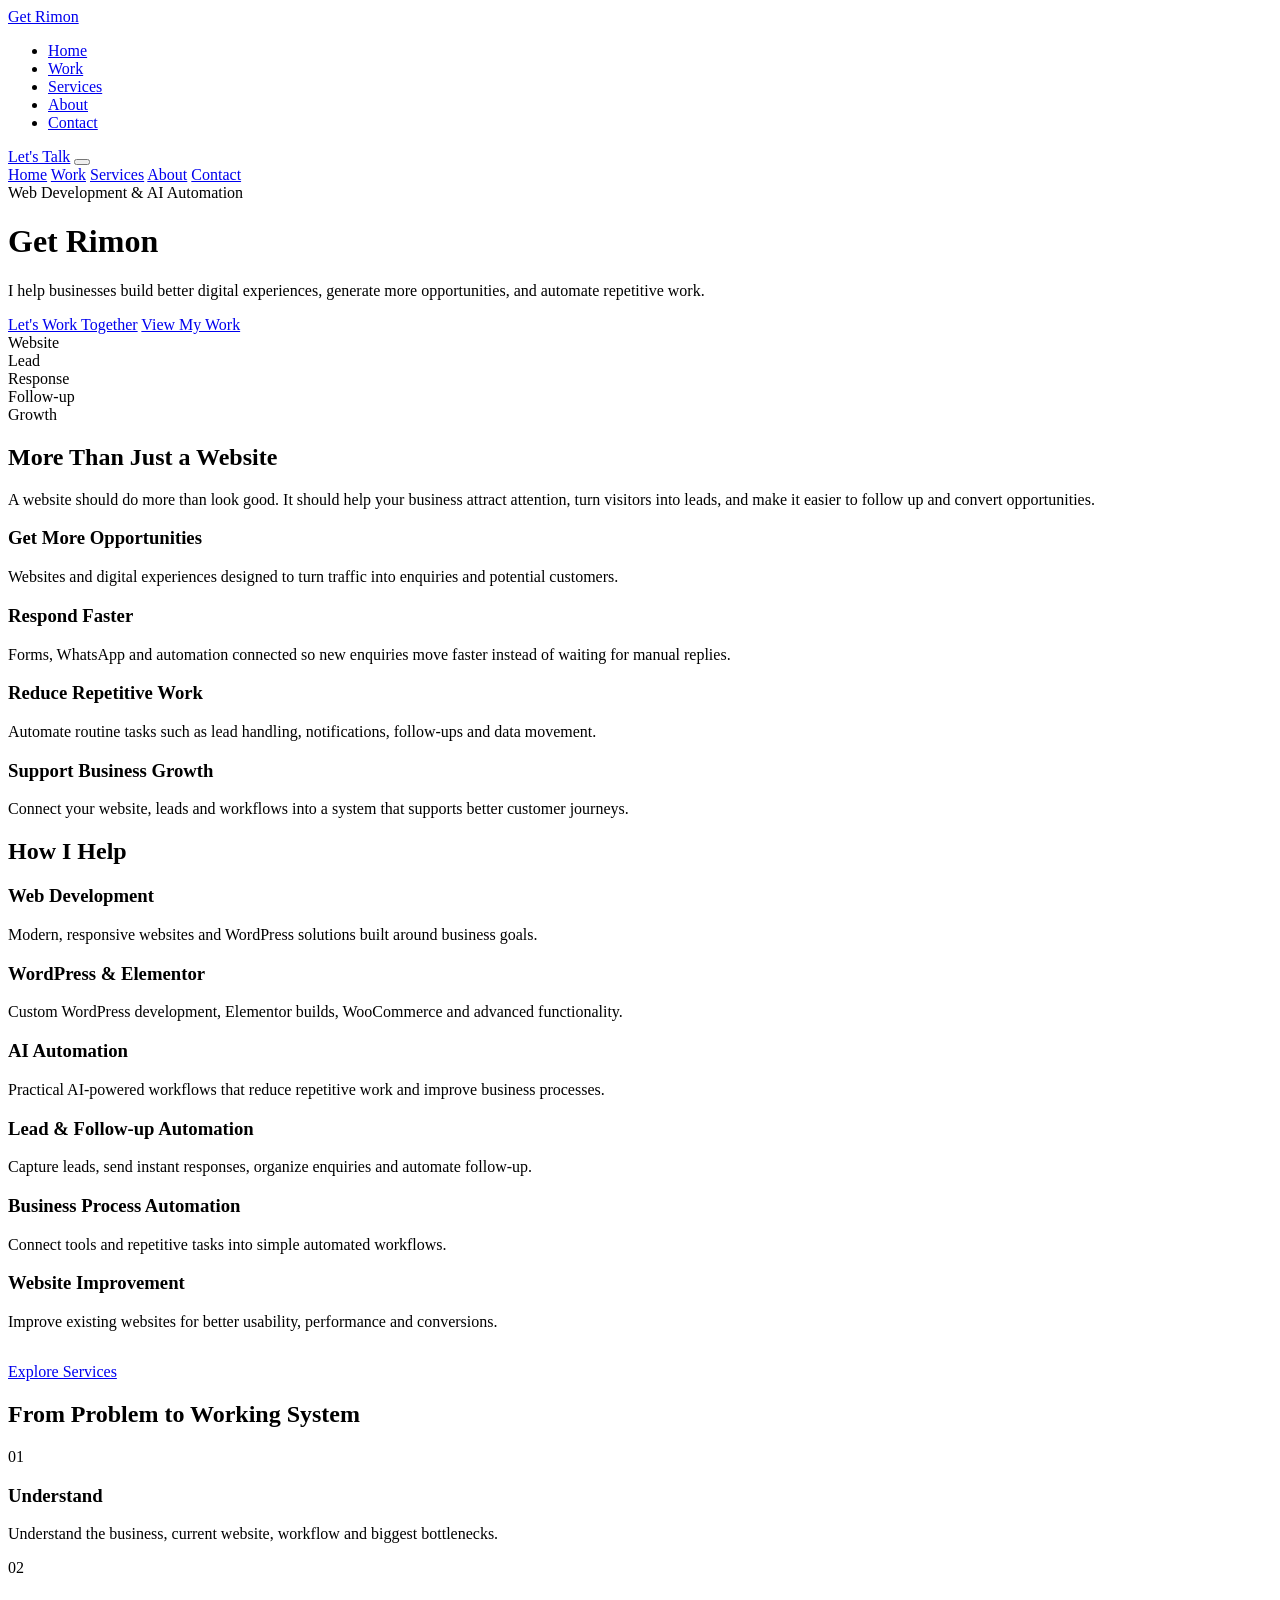
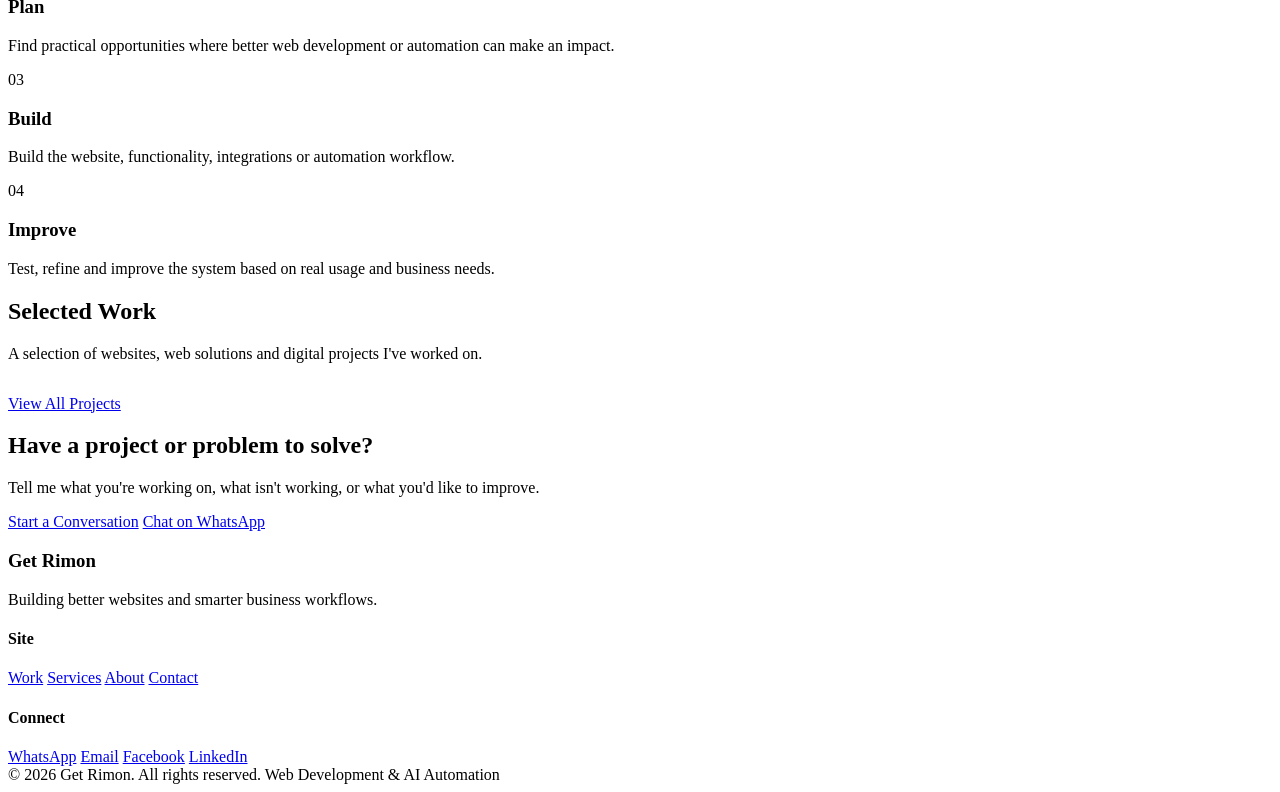
==== index.html @ 4ee2f28f "Add files via upload" ====
<!DOCTYPE html>
<html lang="en">
<head>
<meta charset="UTF-8" />
<meta name="viewport" content="width=device-width, initial-scale=1" />
<title>Get Rimon — Web Development & AI Automation</title>
<meta name="description" content="I help businesses build better digital experiences, generate more opportunities, and automate repetitive work." />
<link rel="canonical" href="https://rimon-babu.github.io/" />
<meta property="og:title" content="Get Rimon — Web Development & AI Automation" />
<meta property="og:description" content="I help businesses build better digital experiences, generate more opportunities, and automate repetitive work." />
<meta property="og:type" content="website" />
<meta name="twitter:card" content="summary" />
<link rel="icon" href="assets/favicon.svg" type="image/svg+xml" />
<link rel="stylesheet" href="css/style.css" />
</head>
<body>

<nav class="nav">
  <div class="nav-inner">
    <a class="brand" href="index.html" data-cfg="brand">Get Rimon</a>
    <ul class="nav-links">
      <li><a href="index.html" data-nav="index.html" class="active">Home</a></li>
      <li><a href="work.html" data-nav="work.html">Work</a></li>
      <li><a href="services.html" data-nav="services.html">Services</a></li>
      <li><a href="about.html" data-nav="about.html">About</a></li>
      <li><a href="contact.html" data-nav="contact.html">Contact</a></li>
    </ul>
    <a class="btn btn-primary nav-cta" href="contact.html">Let's Talk</a>
    <button class="nav-toggle" aria-label="Open menu" aria-expanded="false"><span></span></button>
  </div>
</nav>
<div class="mobile-menu">
  <a href="index.html">Home</a>
  <a href="work.html">Work</a>
  <a href="services.html">Services</a>
  <a href="about.html">About</a>
  <a href="contact.html">Contact</a>
</div>

<header class="hero container">
  <div class="hero-eyebrow" data-cfg="tagline">Web Development & AI Automation</div>
  <h1 data-cfg="brand">Get Rimon</h1>
  <p class="hero-sub">I help businesses build better digital experiences, generate more opportunities, and automate repetitive work.</p>
  <div class="hero-cta">
    <a class="btn btn-primary" href="contact.html">Let's Work Together</a>
    <a class="btn btn-secondary" href="work.html">View My Work</a>
  </div>

  <div class="flow reveal">
    <div class="flow-step">Website</div>
    <div class="flow-step">Lead</div>
    <div class="flow-step">Response</div>
    <div class="flow-step">Follow-up</div>
    <div class="flow-step">Growth</div>
  </div>
</header>

<section class="section container">
  <div class="section-head reveal">
    <h2>More Than Just a Website</h2>
    <p>A website should do more than look good. It should help your business attract attention, turn visitors into leads, and make it easier to follow up and convert opportunities.</p>
  </div>
  <div class="grid grid-4">
    <div class="card reveal"><h3>Get More Opportunities</h3><p>Websites and digital experiences designed to turn traffic into enquiries and potential customers.</p></div>
    <div class="card reveal"><h3>Respond Faster</h3><p>Forms, WhatsApp and automation connected so new enquiries move faster instead of waiting for manual replies.</p></div>
    <div class="card reveal"><h3>Reduce Repetitive Work</h3><p>Automate routine tasks such as lead handling, notifications, follow-ups and data movement.</p></div>
    <div class="card reveal"><h3>Support Business Growth</h3><p>Connect your website, leads and workflows into a system that supports better customer journeys.</p></div>
  </div>
</section>

<section class="section container">
  <div class="section-head reveal">
    <h2>How I Help</h2>
  </div>
  <div class="grid grid-3">
    <div class="card reveal"><h3>Web Development</h3><p>Modern, responsive websites and WordPress solutions built around business goals.</p></div>
    <div class="card reveal"><h3>WordPress & Elementor</h3><p>Custom WordPress development, Elementor builds, WooCommerce and advanced functionality.</p></div>
    <div class="card reveal"><h3>AI Automation</h3><p>Practical AI-powered workflows that reduce repetitive work and improve business processes.</p></div>
    <div class="card reveal"><h3>Lead & Follow-up Automation</h3><p>Capture leads, send instant responses, organize enquiries and automate follow-up.</p></div>
    <div class="card reveal"><h3>Business Process Automation</h3><p>Connect tools and repetitive tasks into simple automated workflows.</p></div>
    <div class="card reveal"><h3>Website Improvement</h3><p>Improve existing websites for better usability, performance and conversions.</p></div>
  </div>
  <div style="margin-top:32px;"><a class="btn btn-secondary reveal" href="services.html">Explore Services</a></div>
</section>

<section class="section container">
  <div class="section-head reveal">
    <h2>From Problem to Working System</h2>
  </div>
  <div class="process">
    <div class="process-step reveal"><div class="process-num">01</div><h3>Understand</h3><p>Understand the business, current website, workflow and biggest bottlenecks.</p></div>
    <div class="process-step reveal"><div class="process-num">02</div><h3>Plan</h3><p>Find practical opportunities where better web development or automation can make an impact.</p></div>
    <div class="process-step reveal"><div class="process-num">03</div><h3>Build</h3><p>Build the website, functionality, integrations or automation workflow.</p></div>
    <div class="process-step reveal"><div class="process-num">04</div><h3>Improve</h3><p>Test, refine and improve the system based on real usage and business needs.</p></div>
  </div>
</section>

<section class="section container">
  <div class="section-head reveal">
    <h2>Selected Work</h2>
    <p>A selection of websites, web solutions and digital projects I've worked on.</p>
  </div>
  <div class="grid grid-3" id="featured-projects"></div>
  <div style="margin-top:32px;"><a class="btn btn-secondary reveal" href="work.html">View All Projects</a></div>
</section>

<section class="section-tight container">
  <div class="cta-band reveal">
    <h2>Have a project or problem to solve?</h2>
    <p>Tell me what you're working on, what isn't working, or what you'd like to improve.</p>
    <div class="hero-cta" style="justify-content:center;">
      <a class="btn btn-accent" href="contact.html">Start a Conversation</a>
      <a class="btn btn-secondary" href="#whatsapp">Chat on WhatsApp</a>
    </div>
  </div>
</section>

<footer class="footer container">
  <div class="footer-top">
    <div class="footer-brand">
      <h3 data-cfg="brand">Get Rimon</h3>
      <p>Building better websites and smarter business workflows.</p>
    </div>
    <div class="footer-cols">
      <div class="footer-col">
        <h4>Site</h4>
        <a href="work.html">Work</a>
        <a href="services.html">Services</a>
        <a href="about.html">About</a>
        <a href="contact.html">Contact</a>
      </div>
      <div class="footer-col">
        <h4>Connect</h4>
        <a href="#whatsapp">WhatsApp</a>
        <a href="#email">Email</a>
        <a data-cfg="facebook" target="_blank" rel="noopener" href="#">Facebook</a>
        <a data-cfg="linkedin" target="_blank" rel="noopener" href="#">LinkedIn</a>
      </div>
    </div>
  </div>
  <div class="footer-bottom">
    <span>© <span data-year>2026</span> <span data-cfg="brand">Get Rimon</span>. All rights reserved.</span>
    <span data-cfg="tagline">Web Development & AI Automation</span>
  </div>
</footer>

<script src="config/site.js"></script>
<script src="data/projects.js"></script>
<script src="js/main.js"></script>
</body>
</html>
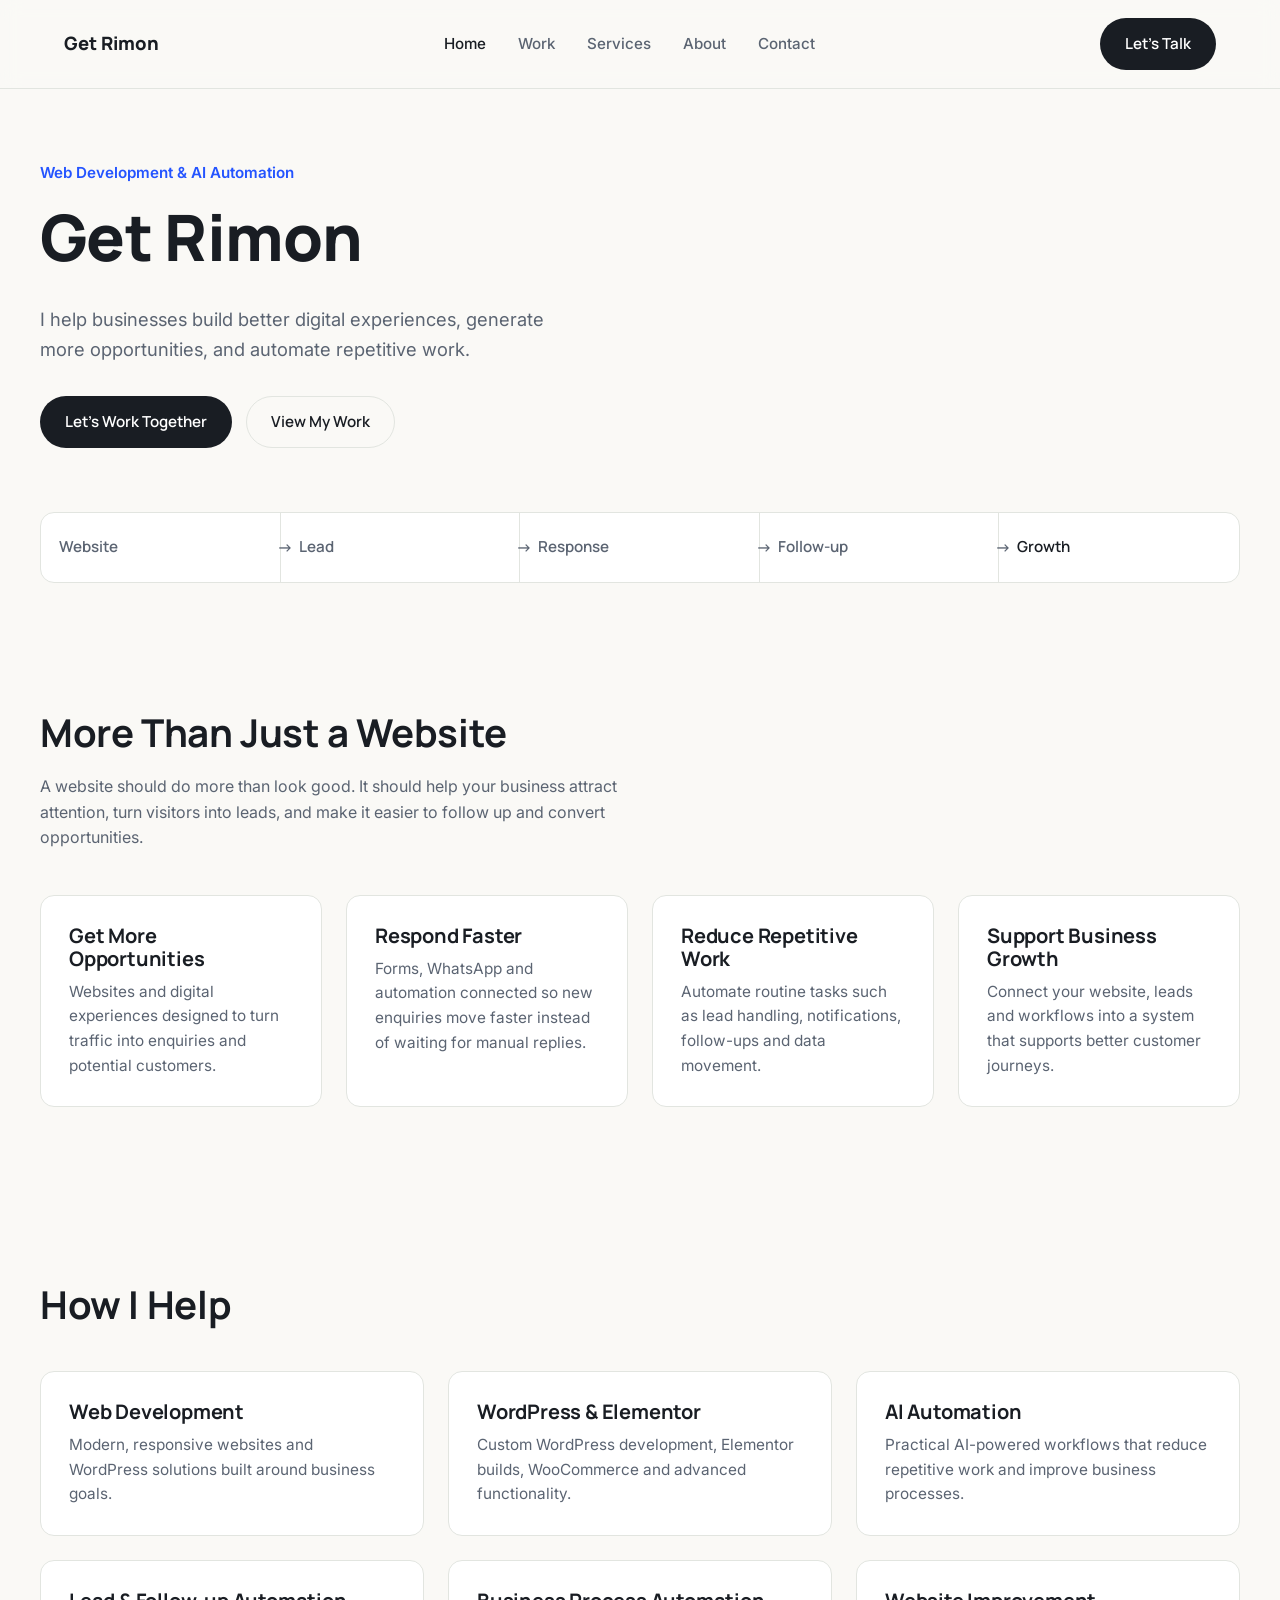
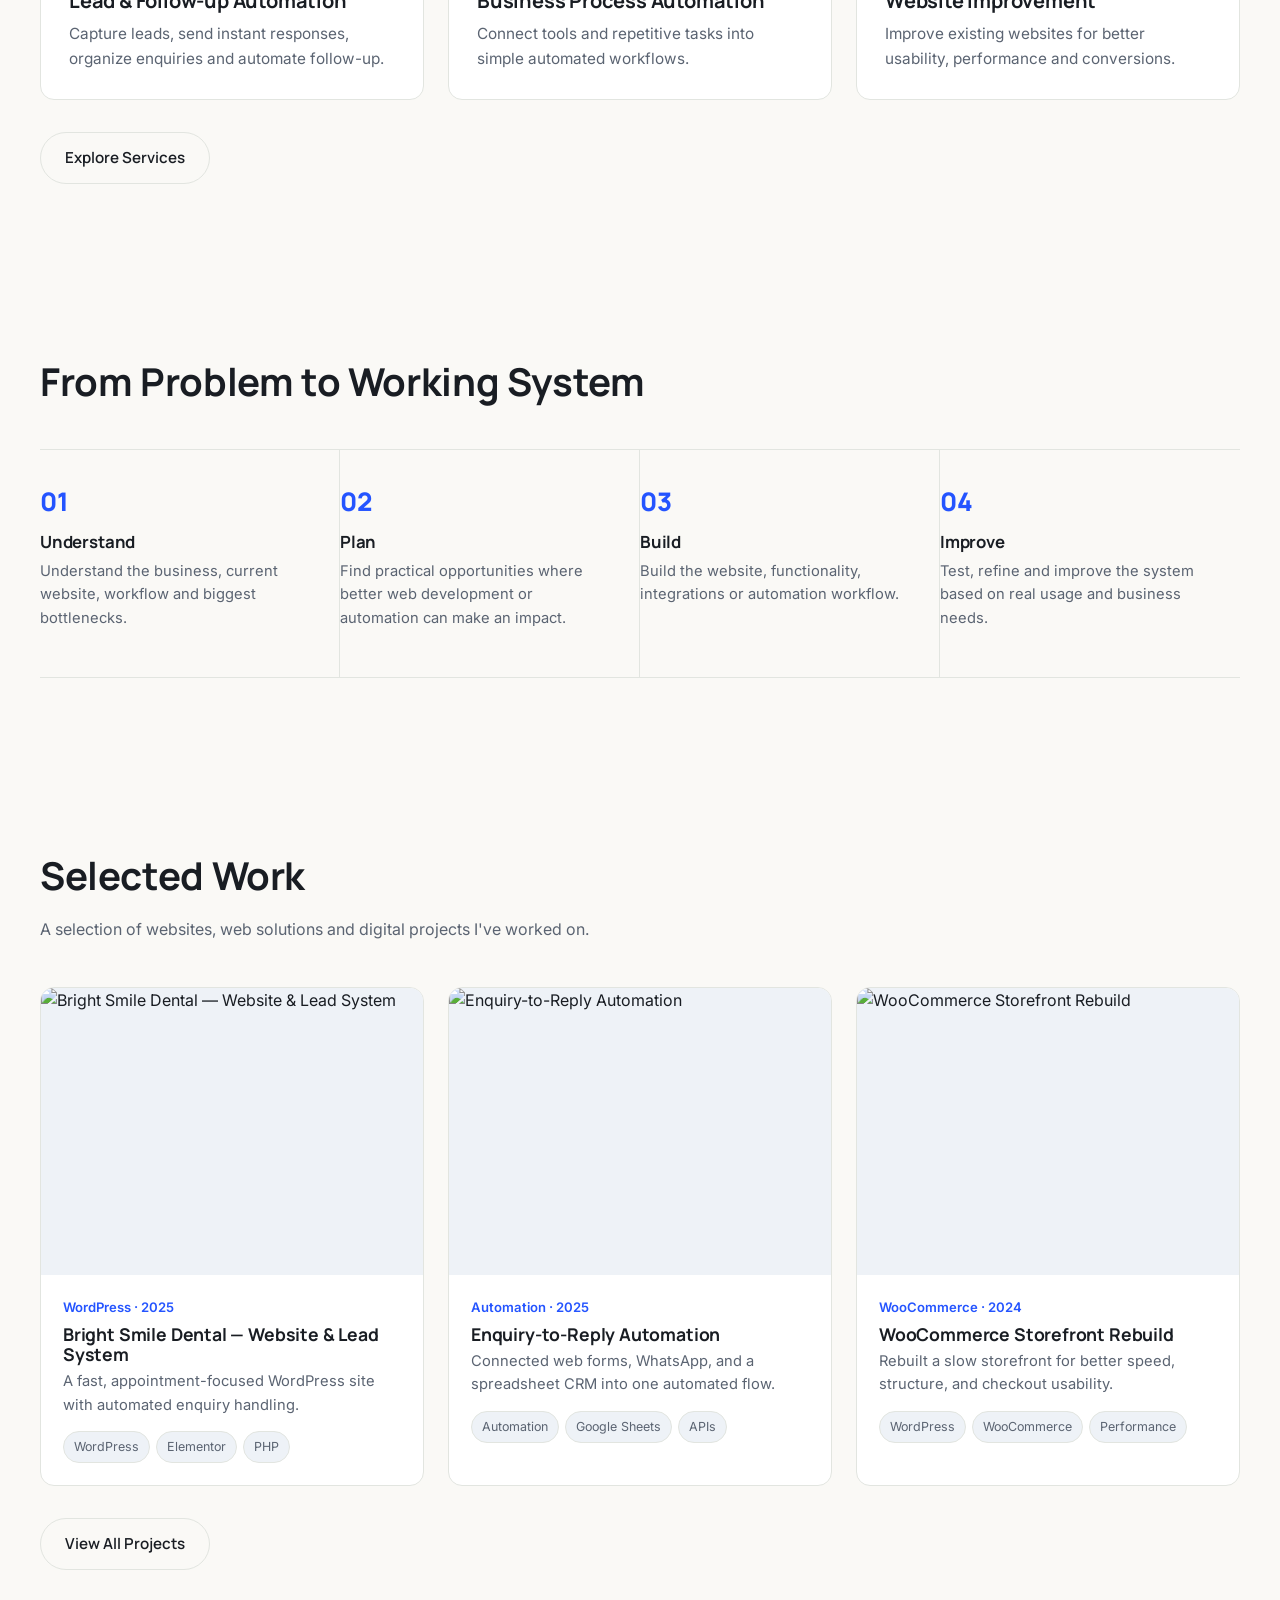
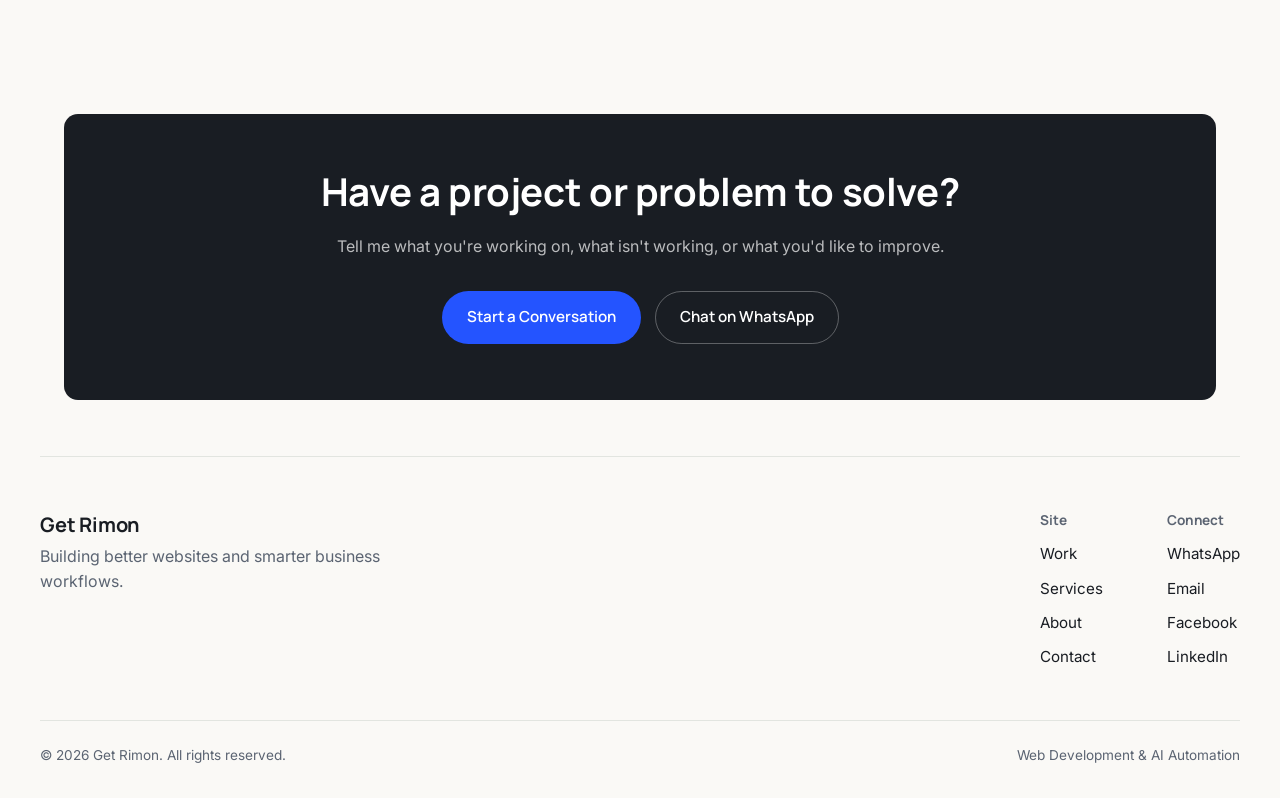
==== commit dbce2bed: "Update website" ====
--- a/index.html
+++ b/index.html
@@ -5,7 +5,7 @@
 <meta name="viewport" content="width=device-width, initial-scale=1" />
 <title>Get Rimon — Web Development & AI Automation</title>
 <meta name="description" content="I help businesses build better digital experiences, generate more opportunities, and automate repetitive work." />
-<link rel="canonical" href="https://rimon-babu.github.io/" />
+<link rel="canonical" href="https://getrimon.github.io/" />
 <meta property="og:title" content="Get Rimon — Web Development & AI Automation" />
 <meta property="og:description" content="I help businesses build better digital experiences, generate more opportunities, and automate repetitive work." />
 <meta property="og:type" content="website" />
--- a/css/style.css
+++ b/css/style.css
@@ -0,0 +1,299 @@
+/* ============================================================
+   GET RIMON — Design tokens
+   Palette: off-white base, soft blue-gray surfaces, single blue accent
+   Type: Manrope (display) / Inter (body)
+   ============================================================ */
+
+@import url("https://fonts.googleapis.com/css2?family=Manrope:wght@500;600;700;800&family=Inter:wght@400;500;600&display=swap");
+
+:root {
+  --bg: #faf9f6;
+  --surface: #eef2f7;
+  --surface-2: #ffffff;
+  --ink: #191d23;
+  --ink-soft: #5b6472;
+  --line: #e2e5e0;
+  --accent: #2454ff;
+  --accent-ink: #ffffff;
+  --radius: 14px;
+  --radius-sm: 8px;
+  --container: 1200px;
+  --font-display: "Manrope", system-ui, sans-serif;
+  --font-body: "Inter", system-ui, sans-serif;
+  --ease: cubic-bezier(0.22, 1, 0.36, 1);
+}
+
+* { box-sizing: border-box; }
+html { scroll-behavior: smooth; }
+@media (prefers-reduced-motion: reduce) {
+  html { scroll-behavior: auto; }
+  * { animation-duration: 0.01ms !important; animation-iteration-count: 1 !important; transition-duration: 0.01ms !important; }
+}
+
+body {
+  margin: 0;
+  background: var(--bg);
+  color: var(--ink);
+  font-family: var(--font-body);
+  font-size: 16px;
+  line-height: 1.6;
+  -webkit-font-smoothing: antialiased;
+}
+
+h1, h2, h3, h4 {
+  font-family: var(--font-display);
+  font-weight: 700;
+  line-height: 1.15;
+  margin: 0 0 0.5em;
+  letter-spacing: -0.01em;
+}
+h1 { font-size: clamp(2.4rem, 5vw, 4rem); font-weight: 800; }
+h2 { font-size: clamp(1.7rem, 3vw, 2.4rem); }
+h3 { font-size: 1.25rem; }
+p { margin: 0 0 1em; color: var(--ink-soft); max-width: 62ch; }
+a { color: inherit; }
+
+:focus-visible {
+  outline: 2px solid var(--accent);
+  outline-offset: 3px;
+  border-radius: 4px;
+}
+
+.container { max-width: var(--container); margin: 0 auto; padding: 0 24px; }
+.section { padding: 88px 0; }
+.section-tight { padding: 56px 0; }
+.section-head { max-width: 640px; margin-bottom: 44px; }
+.section-head p { margin-bottom: 0; }
+
+/* ---------- Buttons ---------- */
+.btn {
+  display: inline-flex;
+  align-items: center;
+  gap: 8px;
+  padding: 13px 24px;
+  border-radius: 999px;
+  font-family: var(--font-display);
+  font-weight: 600;
+  font-size: 0.95rem;
+  text-decoration: none;
+  border: 1px solid transparent;
+  cursor: pointer;
+  transition: transform 0.18s var(--ease), background 0.18s var(--ease), border-color 0.18s var(--ease);
+}
+.btn:hover { transform: translateY(-1px); }
+.btn-primary { background: var(--ink); color: #fff; }
+.btn-primary:hover { background: var(--accent); }
+.btn-secondary { background: transparent; color: var(--ink); border-color: var(--line); }
+.btn-secondary:hover { border-color: var(--ink); }
+.btn-accent { background: var(--accent); color: #fff; }
+.btn-accent:hover { background: #1a3fd6; }
+
+/* ---------- Nav ---------- */
+.nav {
+  position: sticky;
+  top: 0;
+  z-index: 100;
+  background: rgba(250, 249, 246, 0.85);
+  backdrop-filter: blur(10px);
+  border-bottom: 1px solid var(--line);
+}
+.nav-inner {
+  max-width: var(--container);
+  margin: 0 auto;
+  padding: 18px 24px;
+  display: flex;
+  align-items: center;
+  justify-content: space-between;
+}
+.brand { font-family: var(--font-display); font-weight: 800; font-size: 1.15rem; text-decoration: none; color: var(--ink); }
+.nav-links { display: flex; align-items: center; gap: 32px; list-style: none; margin: 0; padding: 0; }
+.nav-links a { text-decoration: none; color: var(--ink-soft); font-weight: 500; font-size: 0.95rem; transition: color 0.15s; }
+.nav-links a:hover, .nav-links a.active { color: var(--ink); }
+.nav-cta { display: none; }
+.nav-toggle {
+  display: flex; background: none; border: 1px solid var(--line); border-radius: 8px;
+  width: 42px; height: 42px; align-items: center; justify-content: center; cursor: pointer;
+}
+.nav-toggle span, .nav-toggle span::before, .nav-toggle span::after {
+  content: ""; display: block; width: 18px; height: 2px; background: var(--ink); position: relative; transition: 0.2s;
+}
+.nav-toggle span::before { position: absolute; top: -6px; }
+.nav-toggle span::after { position: absolute; top: 6px; }
+
+.mobile-menu {
+  display: none;
+  position: fixed; inset: 0; z-index: 99; background: var(--bg);
+  padding: 100px 24px 24px; flex-direction: column; gap: 8px;
+}
+.mobile-menu.open { display: flex; }
+.mobile-menu a {
+  padding: 16px 4px; border-bottom: 1px solid var(--line);
+  text-decoration: none; color: var(--ink); font-family: var(--font-display); font-weight: 600; font-size: 1.2rem;
+}
+
+@media (min-width: 860px) {
+  .nav-toggle { display: none; }
+  .nav-cta { display: inline-flex; }
+}
+@media (max-width: 859px) {
+  .nav-links { display: none; }
+}
+
+/* ---------- Hero ---------- */
+.hero { padding: 72px 0 40px; }
+.hero-eyebrow { color: var(--accent); font-weight: 600; font-size: 0.95rem; margin-bottom: 14px; }
+.hero h1 { max-width: 16ch; }
+.hero-sub { font-size: 1.15rem; max-width: 44ch; margin-top: 18px; }
+.hero-cta { display: flex; gap: 14px; margin-top: 32px; flex-wrap: wrap; }
+
+/* Flow visual: Website -> Lead -> Response -> Follow-up -> Growth */
+.flow {
+  margin-top: 64px;
+  display: flex;
+  align-items: center;
+  gap: 0;
+  flex-wrap: wrap;
+  border: 1px solid var(--line);
+  border-radius: var(--radius);
+  background: var(--surface-2);
+  overflow: hidden;
+}
+.flow-step {
+  flex: 1 1 140px;
+  padding: 22px 18px;
+  font-family: var(--font-display);
+  font-weight: 600;
+  font-size: 0.95rem;
+  border-right: 1px solid var(--line);
+  color: var(--ink-soft);
+  position: relative;
+}
+.flow-step:last-child { border-right: none; color: var(--ink); }
+.flow-step::after {
+  content: "→"; position: absolute; right: -13px; top: 50%; transform: translateY(-50%);
+  color: var(--ink-soft); font-size: 1rem;
+}
+.flow-step:last-child::after { display: none; }
+@media (max-width: 700px) {
+  .flow-step::after { display: none; }
+  .flow-step { border-right: none; border-bottom: 1px solid var(--line); }
+  .flow-step:last-child { border-bottom: none; }
+}
+
+/* ---------- Cards ---------- */
+.grid { display: grid; gap: 24px; }
+.grid-2 { grid-template-columns: repeat(2, 1fr); }
+.grid-3 { grid-template-columns: repeat(3, 1fr); }
+.grid-4 { grid-template-columns: repeat(4, 1fr); }
+@media (max-width: 900px) { .grid-3, .grid-4 { grid-template-columns: repeat(2, 1fr); } }
+@media (max-width: 620px) { .grid-2, .grid-3, .grid-4 { grid-template-columns: 1fr; } }
+
+.card {
+  background: var(--surface-2);
+  border: 1px solid var(--line);
+  border-radius: var(--radius);
+  padding: 28px;
+  transition: border-color 0.2s var(--ease), transform 0.2s var(--ease);
+}
+.card:hover { border-color: var(--accent); }
+.card h3 { margin-bottom: 10px; }
+.card p { margin-bottom: 0; font-size: 0.96rem; }
+
+/* Process steps */
+.process { display: grid; grid-template-columns: repeat(4, 1fr); gap: 0; border-top: 1px solid var(--line); }
+.process-step { padding: 32px 20px 32px 0; border-bottom: 1px solid var(--line); }
+.process-step:not(:last-child) { border-right: 1px solid var(--line); padding-right: 24px; }
+.process-num { font-family: var(--font-display); font-weight: 800; font-size: 1.6rem; color: var(--accent); margin-bottom: 10px; }
+.process-step h3 { font-size: 1.05rem; margin-bottom: 8px; }
+.process-step p { font-size: 0.92rem; }
+@media (max-width: 900px) { .process { grid-template-columns: repeat(2, 1fr); } }
+@media (max-width: 560px) { .process { grid-template-columns: 1fr; } .process-step:not(:last-child) { border-right: none; padding-right: 0; } }
+
+/* Project cards */
+.project-card {
+  display: block; text-decoration: none; color: inherit;
+  border-radius: var(--radius); overflow: hidden;
+  background: var(--surface-2); border: 1px solid var(--line);
+  transition: transform 0.25s var(--ease), border-color 0.25s var(--ease);
+}
+.project-card:hover { transform: translateY(-4px); border-color: var(--accent); }
+.project-thumb { width: 100%; aspect-ratio: 4 / 3; object-fit: cover; background: var(--surface); display: block; }
+.project-body { padding: 22px; }
+.project-cat { color: var(--accent); font-weight: 600; font-size: 0.82rem; margin-bottom: 6px; }
+.project-body h3 { margin-bottom: 6px; font-size: 1.1rem; }
+.project-body p { font-size: 0.92rem; margin-bottom: 0; }
+.project-tech { display: flex; flex-wrap: wrap; gap: 6px; margin-top: 14px; }
+.badge {
+  font-size: 0.78rem; padding: 5px 10px; border-radius: 999px;
+  background: var(--surface); color: var(--ink-soft); border: 1px solid var(--line);
+}
+
+/* ---------- Filters ---------- */
+.filters { display: flex; gap: 10px; flex-wrap: wrap; margin-bottom: 36px; }
+.filter-btn {
+  padding: 9px 18px; border-radius: 999px; border: 1px solid var(--line);
+  background: var(--surface-2); color: var(--ink-soft); font-size: 0.88rem; font-weight: 500;
+  cursor: pointer; transition: 0.15s;
+}
+.filter-btn:hover { border-color: var(--ink); color: var(--ink); }
+.filter-btn.active { background: var(--ink); color: #fff; border-color: var(--ink); }
+
+/* ---------- CTA band ---------- */
+.cta-band {
+  background: var(--ink); color: #fff; border-radius: var(--radius);
+  padding: 56px; text-align: center; margin: 0 24px;
+}
+.cta-band h2, .cta-band p { color: #fff; margin-left: auto; margin-right: auto; }
+.cta-band p { color: rgba(255,255,255,0.7); }
+.cta-band .btn-secondary { border-color: rgba(255,255,255,0.3); color: #fff; }
+.cta-band .btn-secondary:hover { border-color: #fff; }
+
+/* ---------- Footer ---------- */
+.footer { border-top: 1px solid var(--line); padding: 56px 0 32px; }
+.footer-top { display: flex; justify-content: space-between; gap: 32px; flex-wrap: wrap; margin-bottom: 40px; }
+.footer-brand h3 { margin-bottom: 8px; }
+.footer-brand p { max-width: 34ch; margin-bottom: 0; }
+.footer-cols { display: flex; gap: 64px; flex-wrap: wrap; }
+.footer-col h4 { font-family: var(--font-display); font-size: 0.85rem; color: var(--ink-soft); margin-bottom: 14px; }
+.footer-col a { display: block; text-decoration: none; color: var(--ink); margin-bottom: 10px; font-size: 0.95rem; }
+.footer-col a:hover { color: var(--accent); }
+.footer-bottom { border-top: 1px solid var(--line); padding-top: 24px; display: flex; justify-content: space-between; flex-wrap: wrap; gap: 12px; color: var(--ink-soft); font-size: 0.85rem; }
+
+/* ---------- Contact ---------- */
+.contact-grid { display: grid; grid-template-columns: 1fr 1fr; gap: 24px; }
+@media (max-width: 700px) { .contact-grid { grid-template-columns: 1fr; } }
+.contact-card { display: flex; align-items: center; gap: 16px; }
+.contact-icon {
+  width: 46px; height: 46px; border-radius: 12px; background: var(--surface);
+  display: flex; align-items: center; justify-content: center; flex-shrink: 0; font-size: 1.2rem;
+}
+
+/* ---------- Reveal-on-scroll ---------- */
+.reveal { opacity: 0; transform: translateY(16px); transition: opacity 0.6s var(--ease), transform 0.6s var(--ease); }
+.reveal.in { opacity: 1; transform: none; }
+@media (prefers-reduced-motion: reduce) { .reveal { opacity: 1; transform: none; } }
+
+/* ---------- Page hero (inner pages) ---------- */
+.page-hero { padding: 64px 0 24px; }
+.page-hero p { font-size: 1.05rem; }
+
+/* ---------- About ---------- */
+.about-list { list-style: none; padding: 0; margin: 0; display: grid; grid-template-columns: repeat(2, 1fr); gap: 10px 24px; }
+.about-list li { padding: 10px 0; border-bottom: 1px solid var(--line); color: var(--ink-soft); font-size: 0.95rem; }
+@media (max-width: 560px) { .about-list { grid-template-columns: 1fr; } }
+
+/* ---------- Project detail ---------- */
+.detail-hero-img { width: 100%; max-height: 480px; object-fit: cover; border-radius: var(--radius); margin: 24px 0 40px; }
+.detail-meta { display: flex; gap: 24px; color: var(--ink-soft); font-size: 0.9rem; margin-bottom: 8px; }
+.detail-section { margin-bottom: 40px; }
+.detail-section h2 { font-size: 1.4rem; }
+.value-list { list-style: none; padding: 0; margin: 0; }
+.value-list li { padding: 10px 0; border-bottom: 1px solid var(--line); color: var(--ink-soft); }
+.detail-gallery { display: grid; grid-template-columns: repeat(2, 1fr); gap: 16px; }
+.detail-gallery img { width: 100%; border-radius: var(--radius-sm); object-fit: cover; aspect-ratio: 4/3; }
+@media (max-width: 620px) { .detail-gallery { grid-template-columns: 1fr; } }
+.video-wrap { position: relative; padding-top: 56.25%; border-radius: var(--radius); overflow: hidden; margin-bottom: 40px; }
+.video-wrap iframe, .video-wrap video { position: absolute; inset: 0; width: 100%; height: 100%; }
+
+/* utility */
+.empty-state { text-align: center; padding: 80px 0; color: var(--ink-soft); }
